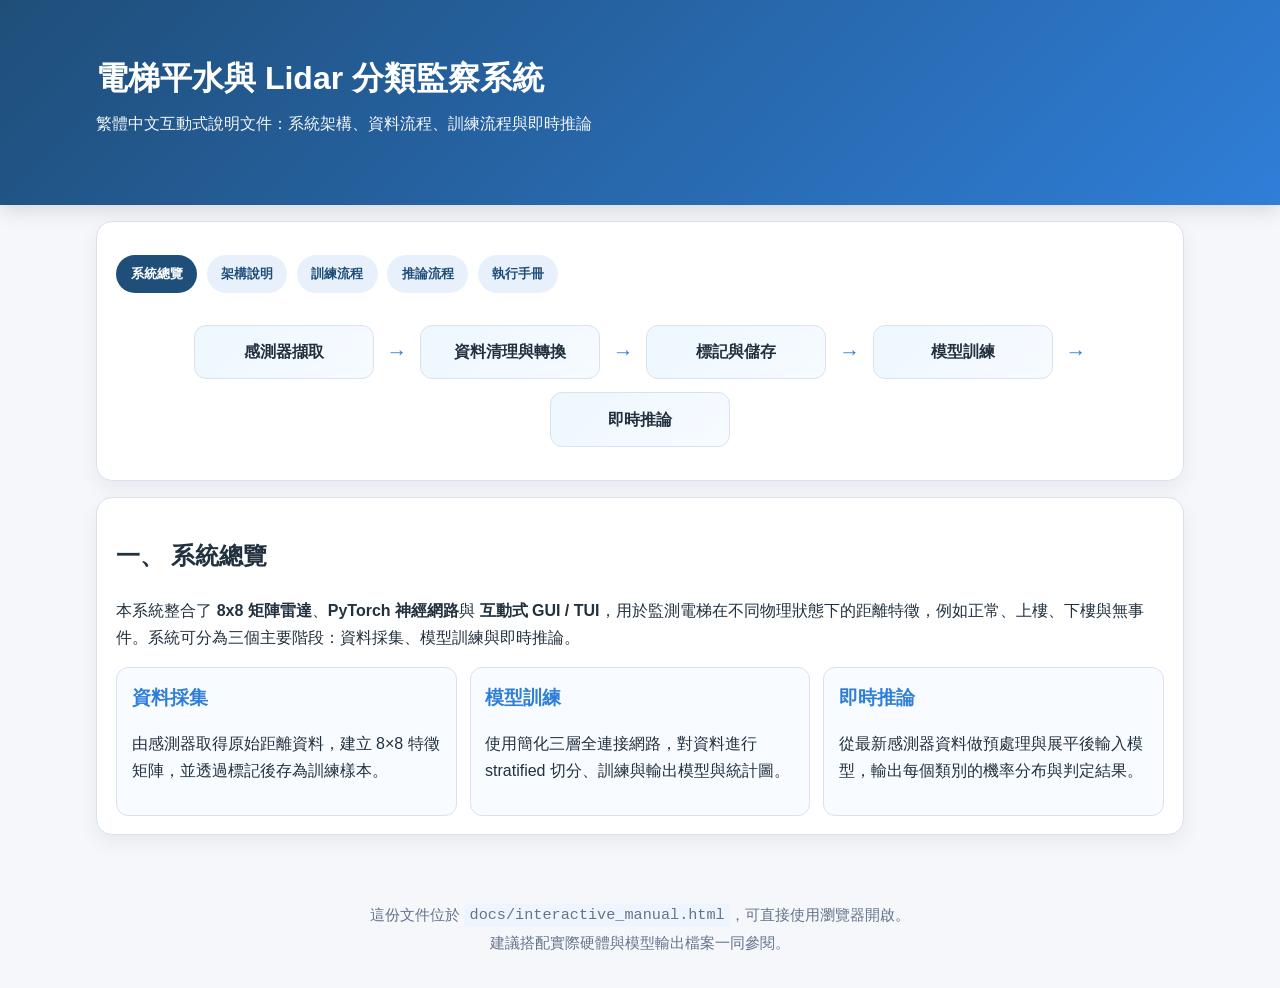
==== docs/interactive_manual.html @ 435cc968 "Add Chinese UI and training documentation updates" ====
<!DOCTYPE html>
<html lang="zh-Hant">
<head>
  <meta charset="UTF-8" />
  <meta name="viewport" content="width=device-width, initial-scale=1.0" />
  <title>電梯平水與 Lidar 分類監察系統 - 互動式說明文件</title>
  <style>
    :root {
      --bg: #f5f7fb;
      --panel: #ffffff;
      --primary: #1f4e79;
      --secondary: #2f7ed8;
      --accent: #2e8b57;
      --warning: #c96f00;
      --border: #d9e2ec;
      --text: #22313f;
      --muted: #64748b;
    }

    * { box-sizing: border-box; }
    body {
      margin: 0;
      font-family: "Segoe UI", "Microsoft JhengHei", Arial, sans-serif;
      background: var(--bg);
      color: var(--text);
      line-height: 1.7;
    }

    header {
      background: linear-gradient(135deg, var(--primary), var(--secondary));
      color: white;
      padding: 2.2rem 1.2rem;
      box-shadow: 0 6px 18px rgba(0,0,0,.12);
    }
    header h1 { margin: 0 0 .3rem; font-size: 2rem; }
    header p { margin: 0; opacity: .95; }

    .wrap { max-width: 1120px; margin: 0 auto; padding: 1rem 1rem 2rem; }
    .hero-card, .panel, .step-card {
      background: var(--panel);
      border: 1px solid var(--border);
      border-radius: 16px;
      box-shadow: 0 8px 20px rgba(15, 23, 42, .06);
      padding: 1.1rem 1.2rem;
      margin-bottom: 1rem;
    }

    .nav { display: flex; flex-wrap: wrap; gap: .6rem; margin: 1rem 0; }
    .nav button, .pill {
      border: 0;
      background: #e8f1fb;
      color: var(--primary);
      padding: .6rem .9rem;
      border-radius: 999px;
      cursor: pointer;
      font-weight: 600;
    }
    .nav button.active {
      background: var(--primary);
      color: white;
    }

    .grid { display: grid; grid-template-columns: repeat(auto-fit, minmax(220px, 1fr)); gap: .8rem; }
    .card { background: #f8fbff; border: 1px solid var(--border); border-radius: 12px; padding: .9rem; }
    .card h3 { margin-top: 0; margin-bottom: .4rem; color: var(--secondary); }

    .flow {
      display: flex; flex-wrap: wrap; gap: .8rem; align-items: center; justify-content: center;
      padding: 1rem 0;
    }
    .flow .box {
      background: linear-gradient(135deg, #eef7ff, #f6fbff);
      border: 1px solid var(--border);
      border-radius: 12px;
      padding: .8rem 1rem;
      min-width: 180px; text-align: center; font-weight: 600;
    }
    .flow .arrow { color: var(--secondary); font-size: 1.3rem; font-weight: 700; }

    .tabs { display: none; }
    .tabs.active { display: block; }

    .accordion { border: 1px solid var(--border); border-radius: 10px; margin-top: .7rem; overflow: hidden; }
    .accordion button {
      width: 100%; text-align: left; padding: .85rem 1rem; border: 0; background: #f8fbff; font-size: 1rem; font-weight: 700; color: var(--primary); cursor: pointer;
    }
    .accordion .content { display: none; padding: 0 1rem 1rem; }
    .accordion.open .content { display: block; }

    code, pre {
      font-family: Consolas, "Courier New", monospace;
    }
    code { background: #eef5ff; padding: .15rem .35rem; border-radius: 4px; }
    pre {
      background: #0f172a; color: #f8fafc; padding: 1rem; border-radius: 12px; overflow-x: auto;
      font-size: .95rem;
    }

    ul { padding-left: 1.2rem; }
    li { margin-bottom: .4rem; }

    .checklist { display: grid; gap: .5rem; }
    .checklist label { display: flex; gap: .6rem; align-items: center; background: #fcfeff; border: 1px solid var(--border); border-radius: 10px; padding: .7rem .8rem; }
    .checklist input { accent-color: var(--accent); }
    .progress { margin-top: .7rem; font-weight: 700; color: var(--accent); }

    table { width: 100%; border-collapse: collapse; margin-top: .7rem; }
    th, td { border: 1px solid var(--border); padding: .7rem; text-align: left; }
    th { background: #f8fbff; }

    .badge { display: inline-block; padding: .23rem .55rem; border-radius: 999px; background: #ecfdf3; color: #166534; font-size: .8rem; font-weight: 700; }
    .warning { color: var(--warning); font-weight: 700; }

    footer { text-align: center; color: var(--muted); padding: 1.2rem 0 2rem; font-size: .95rem; }
    @media (max-width: 768px) { .flow { flex-direction: column; } .flow .arrow { transform: rotate(90deg); } }
  </style>
</head>
<body>
  <header>
    <div class="wrap">
      <h1>電梯平水與 Lidar 分類監察系統</h1>
      <p>繁體中文互動式說明文件：系統架構、資料流程、訓練流程與即時推論</p>
    </div>
  </header>

  <div class="wrap">
    <section class="hero-card">
      <div class="nav">
        <button class="active" data-target="overview">系統總覽</button>
        <button data-target="structure">架構說明</button>
        <button data-target="training">訓練流程</button>
        <button data-target="inference">推論流程</button>
        <button data-target="runbook">執行手冊</button>
      </div>

      <div class="flow">
        <div class="box">感測器擷取</div>
        <div class="arrow">→</div>
        <div class="box">資料清理與轉換</div>
        <div class="arrow">→</div>
        <div class="box">標記與儲存</div>
        <div class="arrow">→</div>
        <div class="box">模型訓練</div>
        <div class="arrow">→</div>
        <div class="box">即時推論</div>
      </div>
    </section>

    <section id="overview" class="tabs active">
      <div class="panel">
        <h2>一、 系統總覽</h2>
        <p>本系統整合了 <strong>8x8 矩陣雷達</strong>、<strong>PyTorch 神經網路</strong>與 <strong>互動式 GUI / TUI</strong>，用於監測電梯在不同物理狀態下的距離特徵，例如正常、上樓、下樓與無事件。系統可分為三個主要階段：資料採集、模型訓練與即時推論。</p>
        <div class="grid">
          <div class="card">
            <h3>資料採集</h3>
            <p>由感測器取得原始距離資料，建立 8×8 特徵矩陣，並透過標記後存為訓練樣本。</p>
          </div>
          <div class="card">
            <h3>模型訓練</h3>
            <p>使用簡化三層全連接網路，對資料進行 stratified 切分、訓練與輸出模型與統計圖。</p>
          </div>
          <div class="card">
            <h3>即時推論</h3>
            <p>從最新感測器資料做預處理與展平後輸入模型，輸出每個類別的機率分布與判定結果。</p>
          </div>
        </div>
      </div>
    </section>

    <section id="structure" class="tabs">
      <div class="panel">
        <h2>二、 專案結構說明</h2>
        <table>
          <thead>
            <tr><th>位置</th><th>角色</th><th>說明</th></tr>
          </thead>
          <tbody>
            <tr><td><code>app_main.py</code></td><td>主入口</td><td>設定環境變數、啟動主介面，提供模式切換入口。</td></tr>
            <tr><td><code>AppBase.py</code></td><td>共用基礎介面</td><td>提供熱力圖、3D 點雲、視角控制與共用 UI 基礎組件。</td></tr>
            <tr><td><code>collector_app.py</code></td><td>採集模式</td><td>連線感測器、顯示即時資料、儲存帶標記的 .dat 樣本。</td></tr>
            <tr><td><code>inference_app.py</code></td><td>推論模式</td><td>載入模型、執行即時預測、顯示機率與結果。</td></tr>
            <tr><td><code>tui_train.py</code></td><td>訓練流程</td><td>掃描 snapshot、分割資料、訓練模型、輸出模型與圖像報表。</td></tr>
            <tr><td><code>ai/</code></td><td>AI 模組</td><td>包含標籤定義與模型訓練邏輯。</td></tr>
            <tr><td><code>common/</code></td><td>共用資料結構</td><td>包含 ToFData、ToFSensor、ViewAngle、WorldCoord 等資料處理元件。</td></tr>
            <tr><td><code>training/</code></td><td>訓練資料結構</td><td>定義資料集與樣本物件。</td></tr>
            <tr><td><code>snapshot/</code></td><td>採集資料</td><td>以類別資料夾儲存來自不同場景的 .dat 樣本。</td></tr>
            <tr><td><code>models/</code></td><td>模型輸出</td><td>儲存訓練後的 .pth、.yaml 與訓練統計圖。</td></tr>
          </tbody>
        </table>

        <div class="accordion open">
          <button type="button">資料流程（點此展開）</button>
          <div class="content">
            <ol>
              <li>感測器取得 8x8 的原始距離矩陣。</li>
              <li>資料經由 <code>ToFData</code> 做修復與正規化。</li>
              <li>再由 <code>WorldCoord</code> 將距離值映射為 3D 點雲。</li>
              <li>採集模式將資料與標籤保存至 <code>snapshot/</code>。</li>
              <li>訓練流程讀取樣本並訓練分類模型。</li>
              <li>推論模式將最新資料送入模型，顯示各類別機率。</li>
            </ol>
          </div>
        </div>
      </div>
    </section>

    <section id="training" class="tabs">
      <div class="panel">
        <h2>三、 訓練流程說明</h2>
        <p>訓練流程以純終端機 TUI 形式執行，減少圖形介面與 PyTorch 訓練在同一環境中互相衝突的風險。</p>

        <div class="accordion open">
          <button type="button">訓練流程步驟</button>
          <div class="content">
            <ol>
              <li>執行 <code>python3 tui_train.py</code>。</li>
              <li>掃描 <code>snapshot/</code> 中的各類別樣本。</li>
              <li>依序輸入訓練集比例（預設 50%）。</li>
              <li>進行 stratified 切分與隨機打散。</li>
              <li>建立 3 層全連接網路，輸入向量為 64 維（8x8 展平）。</li>
              <li>每個 epoch 都會輸出訓練/驗證損失與準確率。</li>
              <li>產生模型檔案與訓練統計圖表。</li>
            </ol>
          </div>
        </div>

        <div class="accordion">
          <button type="button">模型設定（點此展開）</button>
          <div class="content">
            <ul>
              <li>輸入維度：64（8 × 8 矩陣）</li>
              <li>隱藏層：64 → 64</li>
              <li>輸出類別：對應標籤數量</li>
              <li>激活函數：ReLU</li>
              <li>損失函數：CrossEntropyLoss</li>
            </ul>
          </div>
        </div>

        <div class="accordion">
          <button type="button">輸出物件（點此展開）</button>
          <div class="content">
            <ul>
              <li><code>.pth</code>：模型權重與設定參數</li>
              <li><code>.yaml</code>：訓練摘要、樣本數與分割資訊</li>
              <li><code>training_stats.png</code>：訓練曲線圖</li>
              <li><code>frames/</code>：每個 epoch 的可視化結果圖片</li>
              <li><code>training_progress.mp4</code>：由影格組成的訓練動畫影片</li>
            </ul>
          </div>
        </div>

        <pre>[*] 開始執行 300 個 Epoch 訓練...
Epoch  1/300 [█░░░░░░░░░░░░░░░░░░░]   0% | 訓練損失: 1.09 | 準確率: 33.3% | 驗證損失: 1.05 | 驗證準確率: 50.0%
...
Epoch 300/300 [████████████████████] 100% | 訓練損失: 0.01 | 準確率: 99.5% | 驗證損失: 0.01 | 驗證準確率: 100.0%</pre>
      </div>
    </section>

    <section id="inference" class="tabs">
      <div class="panel">
        <h2>四、 推論流程說明</h2>
        <p>推論模式會載入最新訓練完成的模型，對即時感測資料進行預處理與分類，並將結果以可讀方式呈現。</p>

        <div class="accordion open">
          <button type="button">推論流程</button>
          <div class="content">
            <ol>
              <li>啟動主應用程式：<code>python3 app_main.py</code>。</li>
              <li>在主選單切換到「實時數據分析」模式。</li>
              <li>系統自動掃描 <code>models/</code> 中的模型。</li>
              <li>選擇對應模型後，開始接收感測器資料。</li>
              <li>每個新資料幀都會被展平並送入模型。</li>
              <li>使用 Softmax 取得各類別機率，並顯示最高置信度結果。</li>
            </ol>
          </div>
        </div>

        <div class="accordion">
          <button type="button">判定邏輯（點此展開）</button>
          <div class="content">
            <p>系統會依據機率分數判斷是否為明顯結果：若最高類別機率至少達到動態閾值，則以高亮方式顯示；否則顯示為不確定結果。</p>
            <p class="warning">當分類結果不明確時，介面會以灰色條狀顯示，避免誤導使用者。</p>
          </div>
        </div>
      </div>
    </section>

    <section id="runbook" class="tabs">
      <div class="panel">
        <h2>五、 執行手冊與建議流程</h2>

        <div class="step-card">
          <h3>1. 採集資料</h3>
          <ol>
            <li>啟動主視窗後切換到採集模式。</li>
            <li>選擇標籤，例如「正常」、「上樓」、「下樓」或「無事件」。</li>
            <li>點擊開始採集，等待資料指標增加。</li>
            <li>數據會存入 <code>snapshot/</code> 下對應資料夾。</li>
          </ol>
        </div>

        <div class="step-card">
          <h3>2. 訓練模型</h3>
          <ol>
            <li>確認 <code>snapshot/</code> 中有足夠多樣樣本。</li>
            <li>執行 <code>python3 tui_train.py</code>。</li>
            <li>依據需求輸入訓練/測試分割比例。</li>
            <li>等待模型輸出。</li>
          </ol>
        </div>

        <div class="step-card">
          <h3>3. 進行推論</h3>
          <ol>
            <li>啟動 <code>python3 app_main.py</code>。</li>
            <li>切換到即時推論模式。</li>
            <li>在模型清單中選擇最新產生的模型。</li>
            <li>監看各類別機率與目前狀態。</li>
          </ol>
        </div>

        <div class="step-card">
          <h3>4. 建議檢查清單</h3>
          <div class="checklist">
            <label><input type="checkbox" data-target="sample"> 已確認至少有數個不同類別樣本</label>
            <label><input type="checkbox" data-target="model"> 已完成模型訓練並產出 <code>.pth</code> 檔案</label>
            <label><input type="checkbox" data-target="sensor"> 感測器已就緒，資料流穩定</label>
            <label><input type="checkbox" data-target="view"> 已檢查熱力圖與點雲是否正常顯示</label>
          </div>
          <div class="progress" id="progressText">完成進度：0 / 4</div>
        </div>
      </div>
    </section>
  </div>

  <footer>
    這份文件位於 <code>docs/interactive_manual.html</code>，可直接使用瀏覽器開啟。<br />
    建議搭配實際硬體與模型輸出檔案一同參閱。
  </footer>

  <script>
    const navButtons = document.querySelectorAll('.nav button');
    const tabs = document.querySelectorAll('.tabs');
    navButtons.forEach(btn => {
      btn.addEventListener('click', () => {
        navButtons.forEach(b => b.classList.remove('active'));
        btn.classList.add('active');
        tabs.forEach(tab => tab.classList.remove('active'));
        const target = document.getElementById(btn.dataset.target);
        if (target) target.classList.add('active');
      });
    });

    document.querySelectorAll('.accordion > button').forEach(btn => {
      btn.addEventListener('click', () => {
        const wrap = btn.parentElement;
        wrap.classList.toggle('open');
      });
    });

    const checkboxes = document.querySelectorAll('.checklist input');
    const progressText = document.getElementById('progressText');
    const updateProgress = () => {
      const done = [...checkboxes].filter(cb => cb.checked).length;
      progressText.textContent = `完成進度：${done} / ${checkboxes.length}`;
    };
    checkboxes.forEach(cb => cb.addEventListener('change', updateProgress));
    updateProgress();
  </script>
</body>
</html>
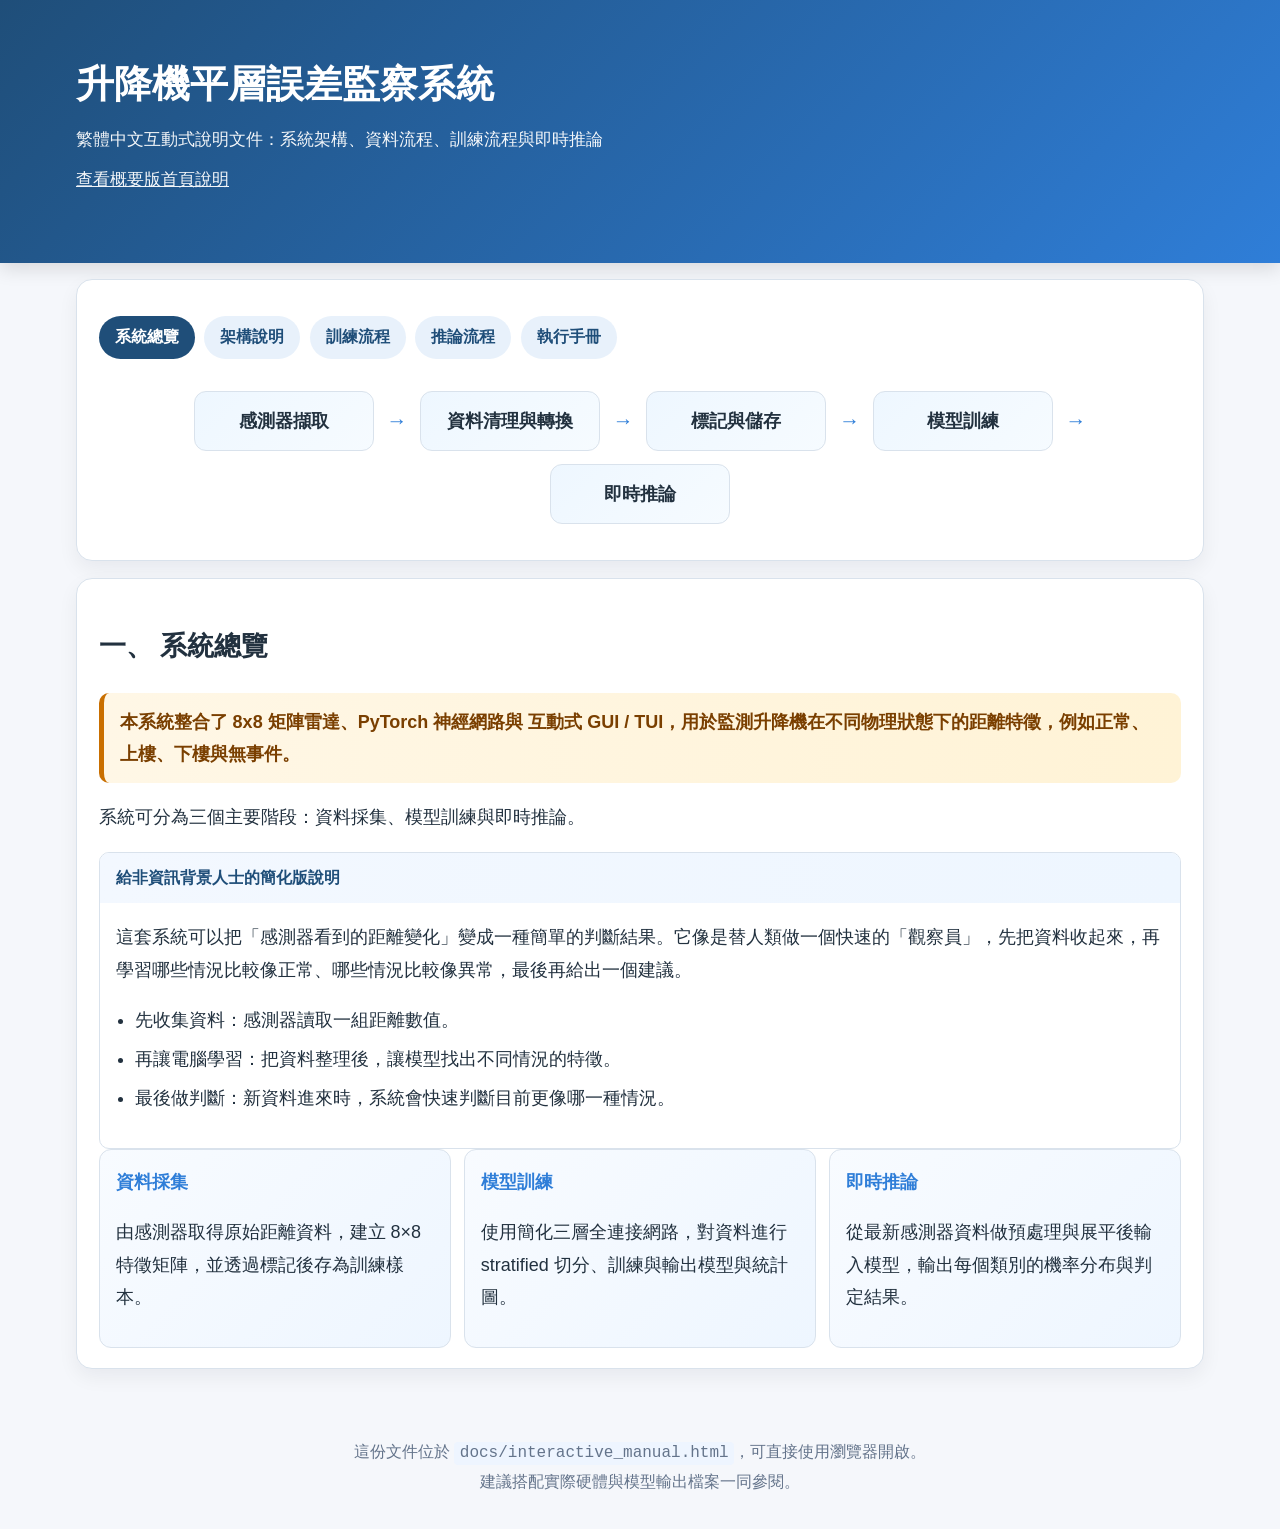
==== commit 2b618d34: "docs: refine project manual and rename system title" ====
--- a/docs/interactive_manual.html
+++ b/docs/interactive_manual.html
@@ -3,7 +3,7 @@
 <head>
   <meta charset="UTF-8" />
   <meta name="viewport" content="width=device-width, initial-scale=1.0" />
-  <title>電梯平水與 Lidar 分類監察系統 - 互動式說明文件</title>
+  <title>升降機平層誤差監察系統 - 互動式說明文件</title>
   <style>
     :root {
       --bg: #f5f7fb;
@@ -23,7 +23,8 @@
       font-family: "Segoe UI", "Microsoft JhengHei", Arial, sans-serif;
       background: var(--bg);
       color: var(--text);
-      line-height: 1.7;
+      line-height: 1.8;
+      font-size: 18px;
     }
 
     header {
@@ -32,17 +33,17 @@
       padding: 2.2rem 1.2rem;
       box-shadow: 0 6px 18px rgba(0,0,0,.12);
     }
-    header h1 { margin: 0 0 .3rem; font-size: 2rem; }
-    header p { margin: 0; opacity: .95; }
-
-    .wrap { max-width: 1120px; margin: 0 auto; padding: 1rem 1rem 2rem; }
+    header h1 { margin: 0 0 .3rem; font-size: 2.35rem; font-weight: 800; }
+    header p { margin: 0; opacity: .95; font-size: 1.08rem; }
+
+    .wrap { max-width: 1160px; margin: 0 auto; padding: 1rem 1rem 2rem; }
     .hero-card, .panel, .step-card {
       background: var(--panel);
       border: 1px solid var(--border);
       border-radius: 16px;
       box-shadow: 0 8px 20px rgba(15, 23, 42, .06);
-      padding: 1.1rem 1.2rem;
-      margin-bottom: 1rem;
+      padding: 1.25rem 1.35rem;
+      margin-bottom: 1.1rem;
     }
 
     .nav { display: flex; flex-wrap: wrap; gap: .6rem; margin: 1rem 0; }
@@ -50,10 +51,11 @@
       border: 0;
       background: #e8f1fb;
       color: var(--primary);
-      padding: .6rem .9rem;
+      padding: .7rem 1rem;
       border-radius: 999px;
       cursor: pointer;
-      font-weight: 600;
+      font-weight: 700;
+      font-size: 1rem;
     }
     .nav button.active {
       background: var(--primary);
@@ -61,8 +63,13 @@
     }
 
     .grid { display: grid; grid-template-columns: repeat(auto-fit, minmax(220px, 1fr)); gap: .8rem; }
-    .card { background: #f8fbff; border: 1px solid var(--border); border-radius: 12px; padding: .9rem; }
-    .card h3 { margin-top: 0; margin-bottom: .4rem; color: var(--secondary); }
+    .card {
+      background: linear-gradient(135deg, #f8fbff 0%, #eef6ff 100%);
+      border: 1px solid var(--border);
+      border-radius: 12px;
+      padding: 1rem;
+    }
+    .card h3 { margin-top: 0; margin-bottom: .45rem; color: var(--secondary); font-size: 1.12rem; }
 
     .flow {
       display: flex; flex-wrap: wrap; gap: .8rem; align-items: center; justify-content: center;
@@ -82,7 +89,7 @@
 
     .accordion { border: 1px solid var(--border); border-radius: 10px; margin-top: .7rem; overflow: hidden; }
     .accordion button {
-      width: 100%; text-align: left; padding: .85rem 1rem; border: 0; background: #f8fbff; font-size: 1rem; font-weight: 700; color: var(--primary); cursor: pointer;
+      width: 100%; text-align: left; padding: .9rem 1rem; border: 0; background: linear-gradient(90deg, #f3f8ff 0%, #eef6ff 100%); font-size: 1.03rem; font-weight: 800; color: var(--primary); cursor: pointer;
     }
     .accordion .content { display: none; padding: 0 1rem 1rem; }
     .accordion.open .content { display: block; }
@@ -108,18 +115,28 @@
     th, td { border: 1px solid var(--border); padding: .7rem; text-align: left; }
     th { background: #f8fbff; }
 
-    .badge { display: inline-block; padding: .23rem .55rem; border-radius: 999px; background: #ecfdf3; color: #166534; font-size: .8rem; font-weight: 700; }
-    .warning { color: var(--warning); font-weight: 700; }
-
-    footer { text-align: center; color: var(--muted); padding: 1.2rem 0 2rem; font-size: .95rem; }
+    .badge { display: inline-block; padding: .25rem .6rem; border-radius: 999px; background: #ecfdf3; color: #166534; font-size: .85rem; font-weight: 800; }
+    .warning { color: var(--warning); font-weight: 800; }
+
+    .highlight-text {
+      background: linear-gradient(90deg, #fff7e6 0%, #fff3d6 100%);
+      border-left: 5px solid var(--warning);
+      padding: .8rem 1rem;
+      border-radius: 10px;
+      font-weight: 700;
+      color: #7a3f00;
+    }
+
+    footer { text-align: center; color: var(--muted); padding: 1.2rem 0 2rem; font-size: 1rem; }
     @media (max-width: 768px) { .flow { flex-direction: column; } .flow .arrow { transform: rotate(90deg); } }
   </style>
 </head>
 <body>
   <header>
     <div class="wrap">
-      <h1>電梯平水與 Lidar 分類監察系統</h1>
+      <h1>升降機平層誤差監察系統</h1>
       <p>繁體中文互動式說明文件：系統架構、資料流程、訓練流程與即時推論</p>
+      <p style="margin-top: .6rem;"><a href="index.html" style="color: white; text-decoration: underline;">查看概要版首頁說明</a></p>
     </div>
   </header>
 
@@ -149,7 +166,20 @@
     <section id="overview" class="tabs active">
       <div class="panel">
         <h2>一、 系統總覽</h2>
-        <p>本系統整合了 <strong>8x8 矩陣雷達</strong>、<strong>PyTorch 神經網路</strong>與 <strong>互動式 GUI / TUI</strong>，用於監測電梯在不同物理狀態下的距離特徵，例如正常、上樓、下樓與無事件。系統可分為三個主要階段：資料採集、模型訓練與即時推論。</p>
+        <p class="highlight-text">本系統整合了 <strong>8x8 矩陣雷達</strong>、<strong>PyTorch 神經網路</strong>與 <strong>互動式 GUI / TUI</strong>，用於監測升降機在不同物理狀態下的距離特徵，例如正常、上樓、下樓與無事件。</p>
+        <p>系統可分為三個主要階段：資料採集、模型訓練與即時推論。</p>
+
+        <div class="accordion open">
+          <button type="button">給非資訊背景人士的簡化版說明</button>
+          <div class="content">
+            <p>這套系統可以把「感測器看到的距離變化」變成一種簡單的判斷結果。它像是替人類做一個快速的「觀察員」，先把資料收起來，再學習哪些情況比較像正常、哪些情況比較像異常，最後再給出一個建議。</p>
+            <ul>
+              <li>先收集資料：感測器讀取一組距離數值。</li>
+              <li>再讓電腦學習：把資料整理後，讓模型找出不同情況的特徵。</li>
+              <li>最後做判斷：新資料進來時，系統會快速判斷目前更像哪一種情況。</li>
+            </ul>
+          </div>
+        </div>
         <div class="grid">
           <div class="card">
             <h3>資料採集</h3>
@@ -207,7 +237,7 @@
     <section id="training" class="tabs">
       <div class="panel">
         <h2>三、 訓練流程說明</h2>
-        <p>訓練流程以純終端機 TUI 形式執行，減少圖形介面與 PyTorch 訓練在同一環境中互相衝突的風險。</p>
+        <p class="highlight-text">訓練流程以純終端機 TUI 形式執行，減少圖形介面與 PyTorch 訓練在同一環境中互相衝突的風險。</p>
 
         <div class="accordion open">
           <button type="button">訓練流程步驟</button>
@@ -260,7 +290,7 @@
     <section id="inference" class="tabs">
       <div class="panel">
         <h2>四、 推論流程說明</h2>
-        <p>推論模式會載入最新訓練完成的模型，對即時感測資料進行預處理與分類，並將結果以可讀方式呈現。</p>
+        <p class="highlight-text">推論模式會載入最新訓練完成的模型，對即時感測資料進行預處理與分類，並將結果以可讀方式呈現。</p>
 
         <div class="accordion open">
           <button type="button">推論流程</button>
@@ -279,7 +309,7 @@
         <div class="accordion">
           <button type="button">判定邏輯（點此展開）</button>
           <div class="content">
-            <p>系統會依據機率分數判斷是否為明顯結果：若最高類別機率至少達到動態閾值，則以高亮方式顯示；否則顯示為不確定結果。</p>
+            <p>系統會依據機率分數判斷是否為明顯結果：目前實作共有 4 個類別，動態閾值為 $1.5 \times \frac{1}{4} \approx 37.5\%$；若最高類別機率至少達到此值，則以高亮方式顯示；否則顯示為不確定結果。</p>
             <p class="warning">當分類結果不明確時，介面會以灰色條狀顯示，避免誤導使用者。</p>
           </div>
         </div>
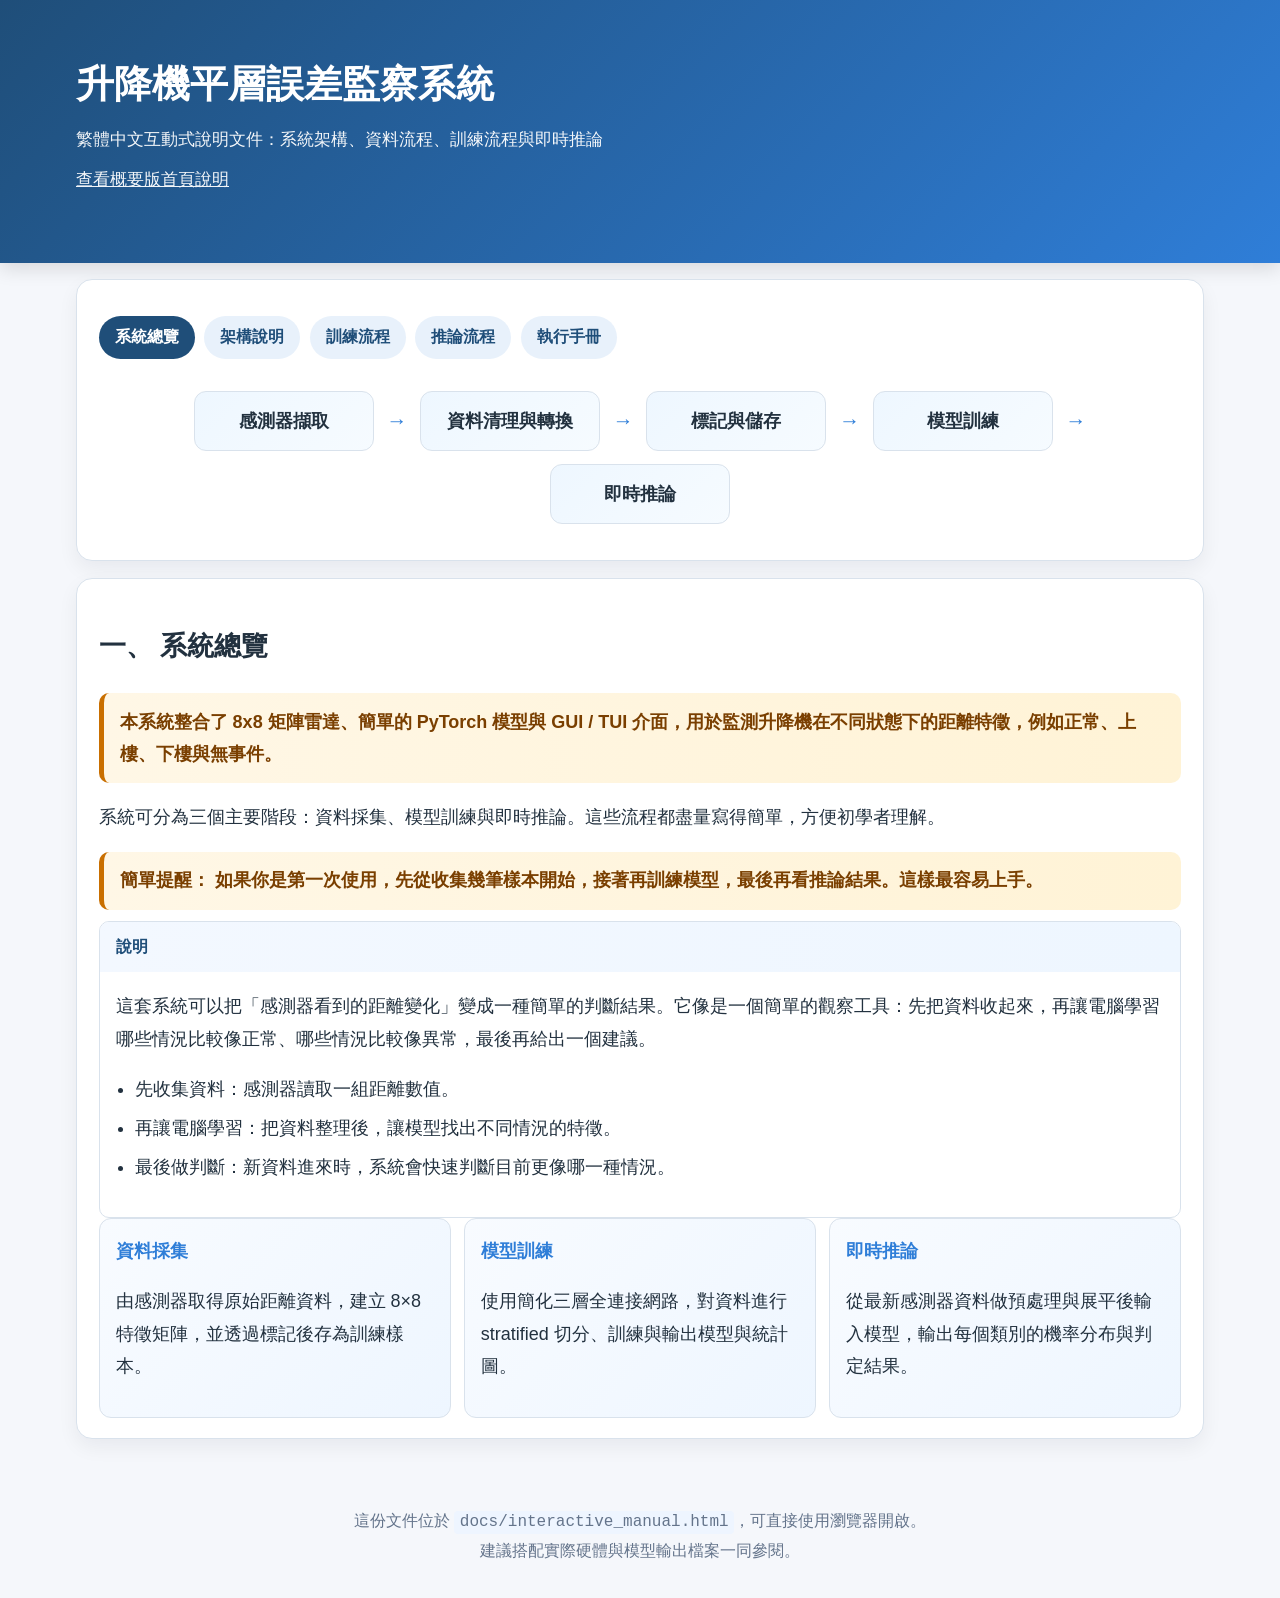
==== commit 9f37b72c: "Simplify GUI and docs while keeping behavior intact" ====
--- a/docs/interactive_manual.html
+++ b/docs/interactive_manual.html
@@ -166,13 +166,16 @@
     <section id="overview" class="tabs active">
       <div class="panel">
         <h2>一、 系統總覽</h2>
-        <p class="highlight-text">本系統整合了 <strong>8x8 矩陣雷達</strong>、<strong>PyTorch 神經網路</strong>與 <strong>互動式 GUI / TUI</strong>，用於監測升降機在不同物理狀態下的距離特徵，例如正常、上樓、下樓與無事件。</p>
-        <p>系統可分為三個主要階段：資料採集、模型訓練與即時推論。</p>
+        <p class="highlight-text">本系統整合了 <strong>8x8 矩陣雷達</strong>、<strong>簡單的 PyTorch 模型</strong>與 <strong>GUI / TUI 介面</strong>，用於監測升降機在不同狀態下的距離特徵，例如正常、上樓、下樓與無事件。</p>
+        <p>系統可分為三個主要階段：資料採集、模型訓練與即時推論。這些流程都盡量寫得簡單，方便初學者理解。</p>
+        <div class="highlight-text" style="margin-top: 1rem;">
+          <strong>簡單提醒：</strong> 如果你是第一次使用，先從收集幾筆樣本開始，接著再訓練模型，最後再看推論結果。這樣最容易上手。
+        </div>
 
         <div class="accordion open">
-          <button type="button">給非資訊背景人士的簡化版說明</button>
-          <div class="content">
-            <p>這套系統可以把「感測器看到的距離變化」變成一種簡單的判斷結果。它像是替人類做一個快速的「觀察員」，先把資料收起來，再學習哪些情況比較像正常、哪些情況比較像異常，最後再給出一個建議。</p>
+          <button type="button">說明</button>
+          <div class="content">
+            <p>這套系統可以把「感測器看到的距離變化」變成一種簡單的判斷結果。它像是一個簡單的觀察工具：先把資料收起來，再讓電腦學習哪些情況比較像正常、哪些情況比較像異常，最後再給出一個建議。</p>
             <ul>
               <li>先收集資料：感測器讀取一組距離數值。</li>
               <li>再讓電腦學習：把資料整理後，讓模型找出不同情況的特徵。</li>
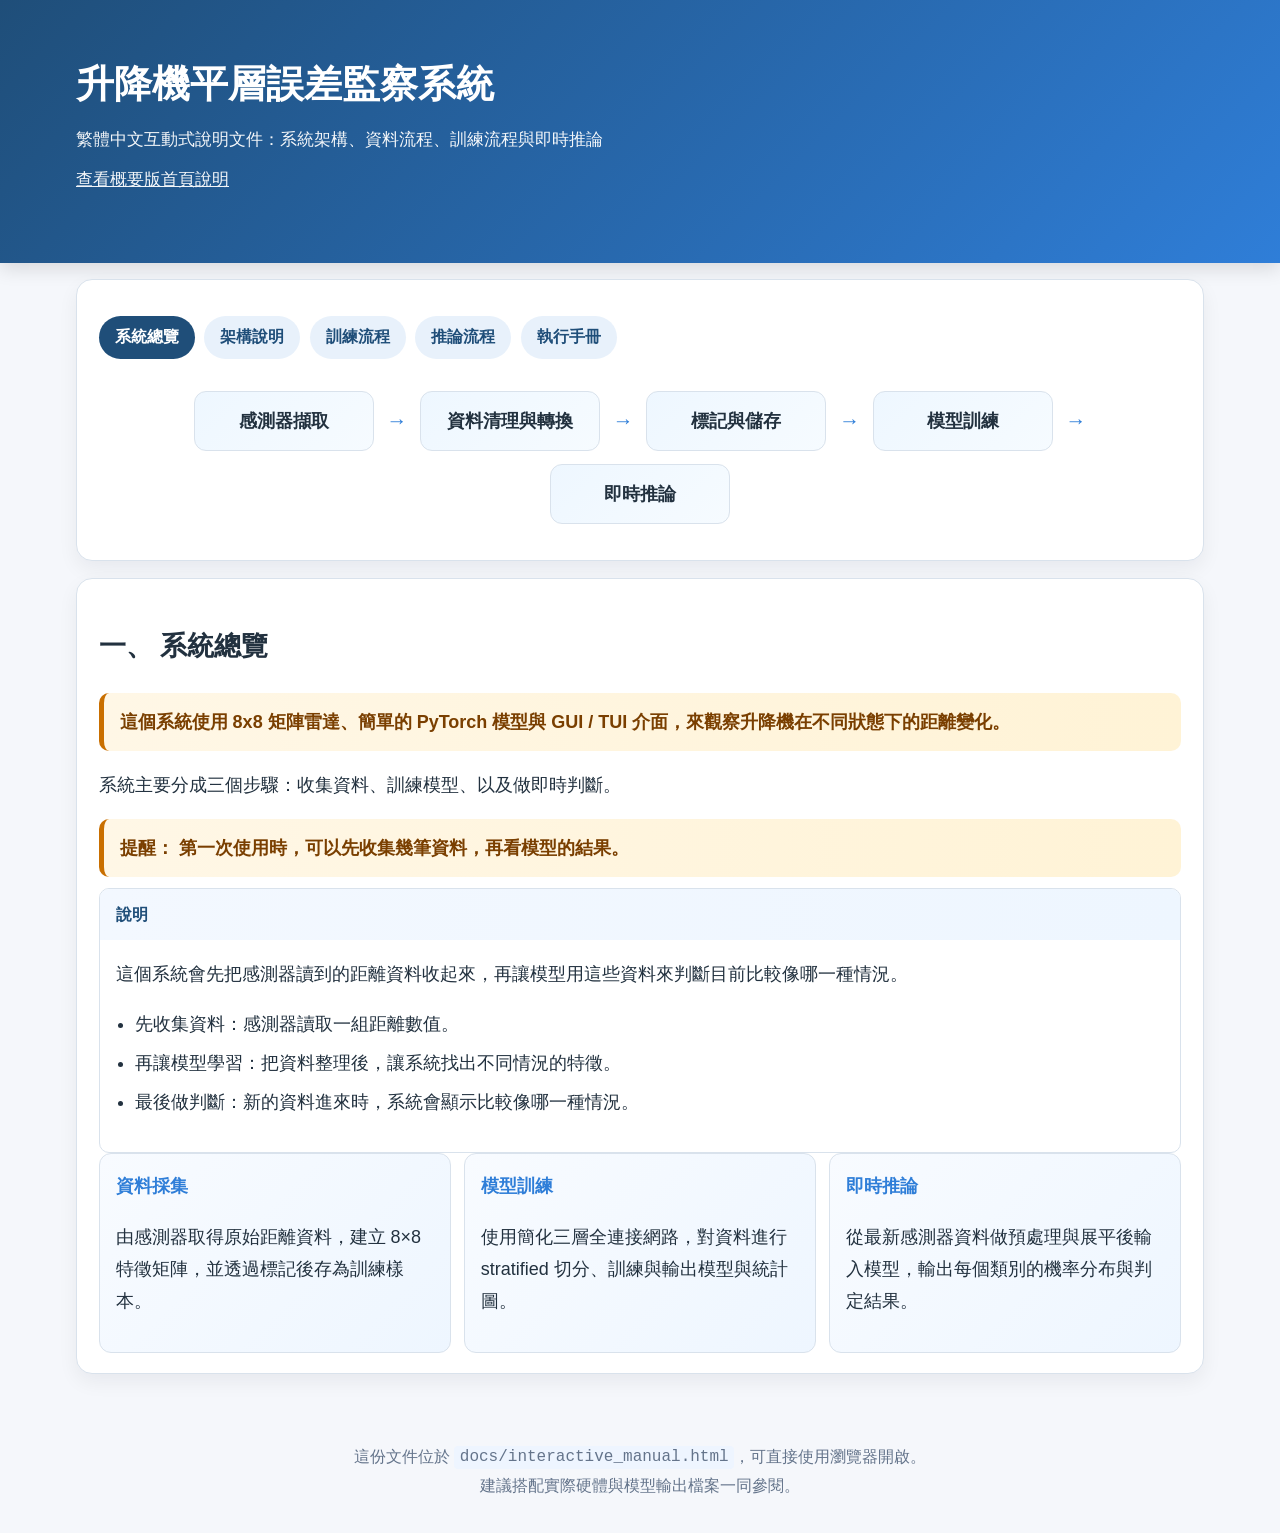
==== commit e3bb835f: "docs: simplify language and improve clarity in system overview and instructions" ====
--- a/docs/interactive_manual.html
+++ b/docs/interactive_manual.html
@@ -166,20 +166,20 @@
     <section id="overview" class="tabs active">
       <div class="panel">
         <h2>一、 系統總覽</h2>
-        <p class="highlight-text">本系統整合了 <strong>8x8 矩陣雷達</strong>、<strong>簡單的 PyTorch 模型</strong>與 <strong>GUI / TUI 介面</strong>，用於監測升降機在不同狀態下的距離特徵，例如正常、上樓、下樓與無事件。</p>
-        <p>系統可分為三個主要階段：資料採集、模型訓練與即時推論。這些流程都盡量寫得簡單，方便初學者理解。</p>
+        <p class="highlight-text">這個系統使用 <strong>8x8 矩陣雷達</strong>、<strong>簡單的 PyTorch 模型</strong>與 <strong>GUI / TUI 介面</strong>，來觀察升降機在不同狀態下的距離變化。</p>
+        <p>系統主要分成三個步驟：收集資料、訓練模型、以及做即時判斷。</p>
         <div class="highlight-text" style="margin-top: 1rem;">
-          <strong>簡單提醒：</strong> 如果你是第一次使用，先從收集幾筆樣本開始，接著再訓練模型，最後再看推論結果。這樣最容易上手。
+          <strong>提醒：</strong> 第一次使用時，可以先收集幾筆資料，再看模型的結果。
         </div>
 
         <div class="accordion open">
           <button type="button">說明</button>
           <div class="content">
-            <p>這套系統可以把「感測器看到的距離變化」變成一種簡單的判斷結果。它像是一個簡單的觀察工具：先把資料收起來，再讓電腦學習哪些情況比較像正常、哪些情況比較像異常，最後再給出一個建議。</p>
+            <p>這個系統會先把感測器讀到的距離資料收起來，再讓模型用這些資料來判斷目前比較像哪一種情況。</p>
             <ul>
               <li>先收集資料：感測器讀取一組距離數值。</li>
-              <li>再讓電腦學習：把資料整理後，讓模型找出不同情況的特徵。</li>
-              <li>最後做判斷：新資料進來時，系統會快速判斷目前更像哪一種情況。</li>
+              <li>再讓模型學習：把資料整理後，讓系統找出不同情況的特徵。</li>
+              <li>最後做判斷：新的資料進來時，系統會顯示比較像哪一種情況。</li>
             </ul>
           </div>
         </div>
